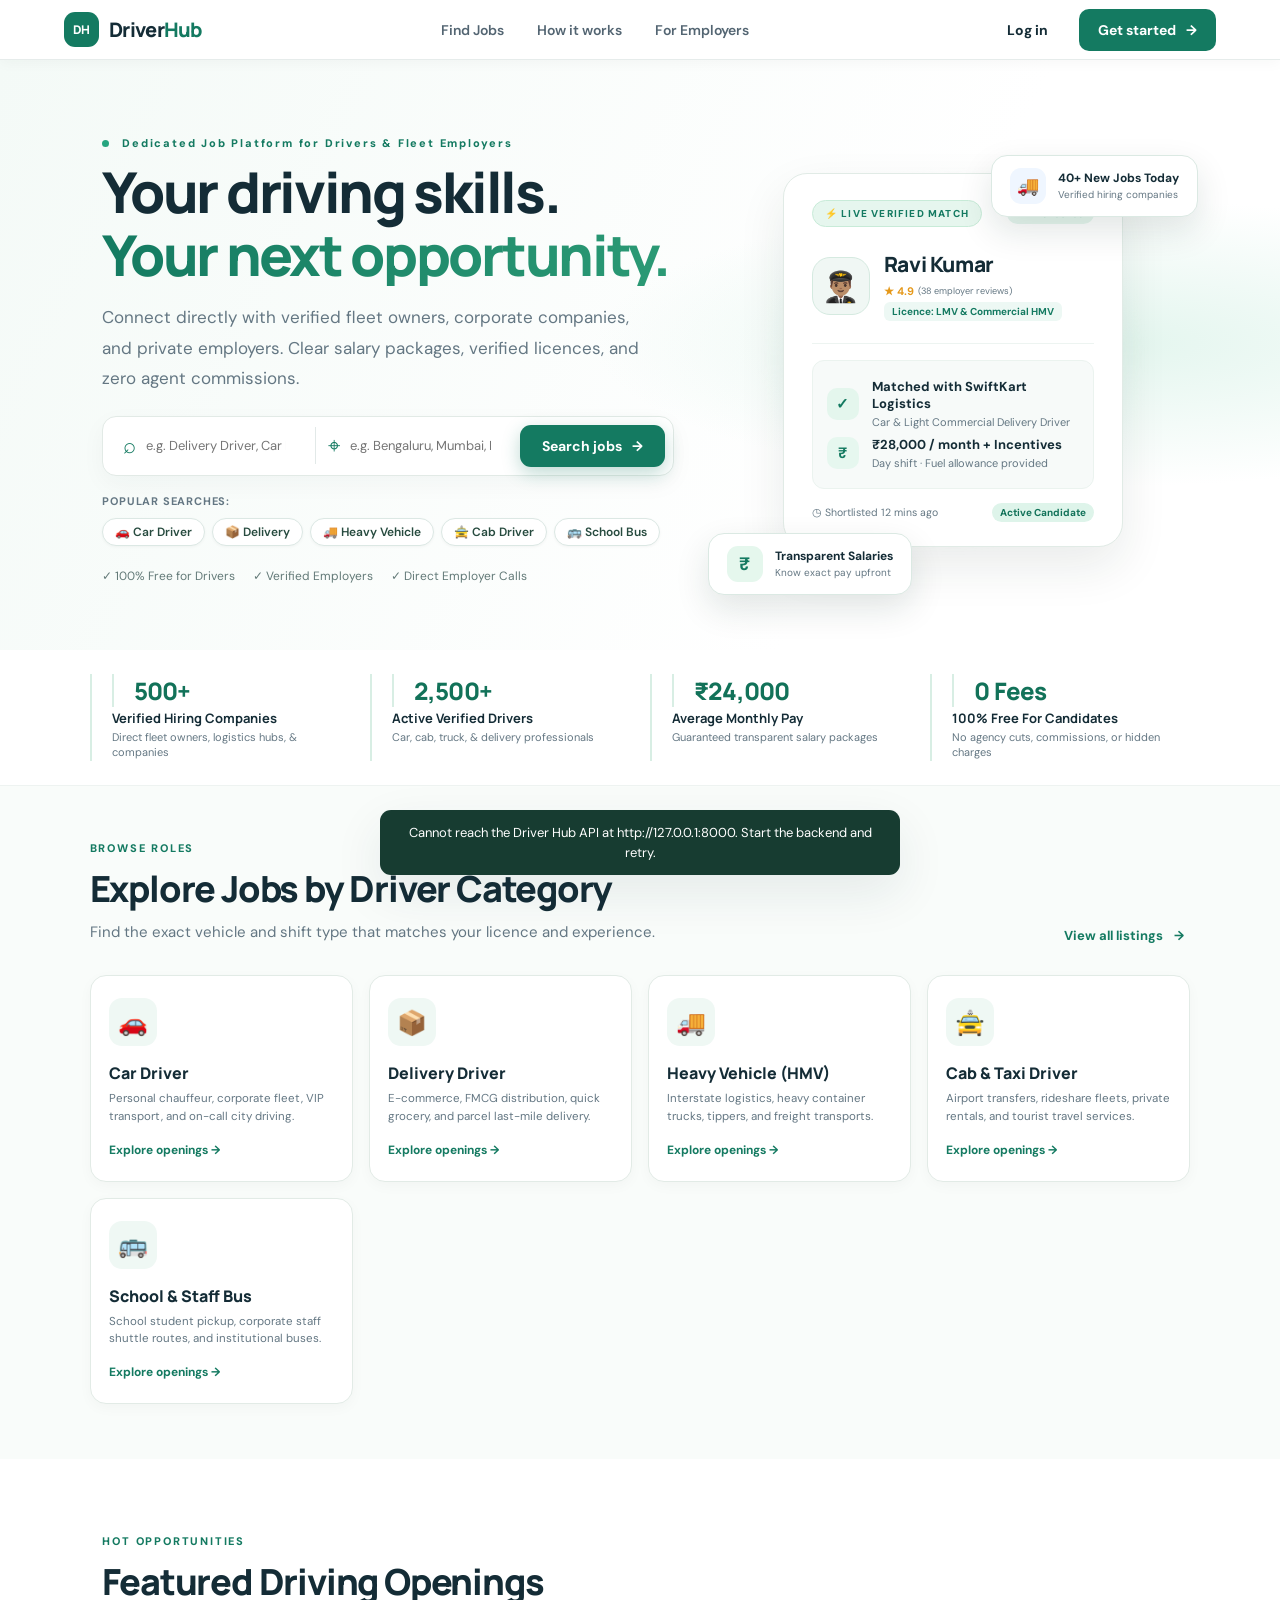
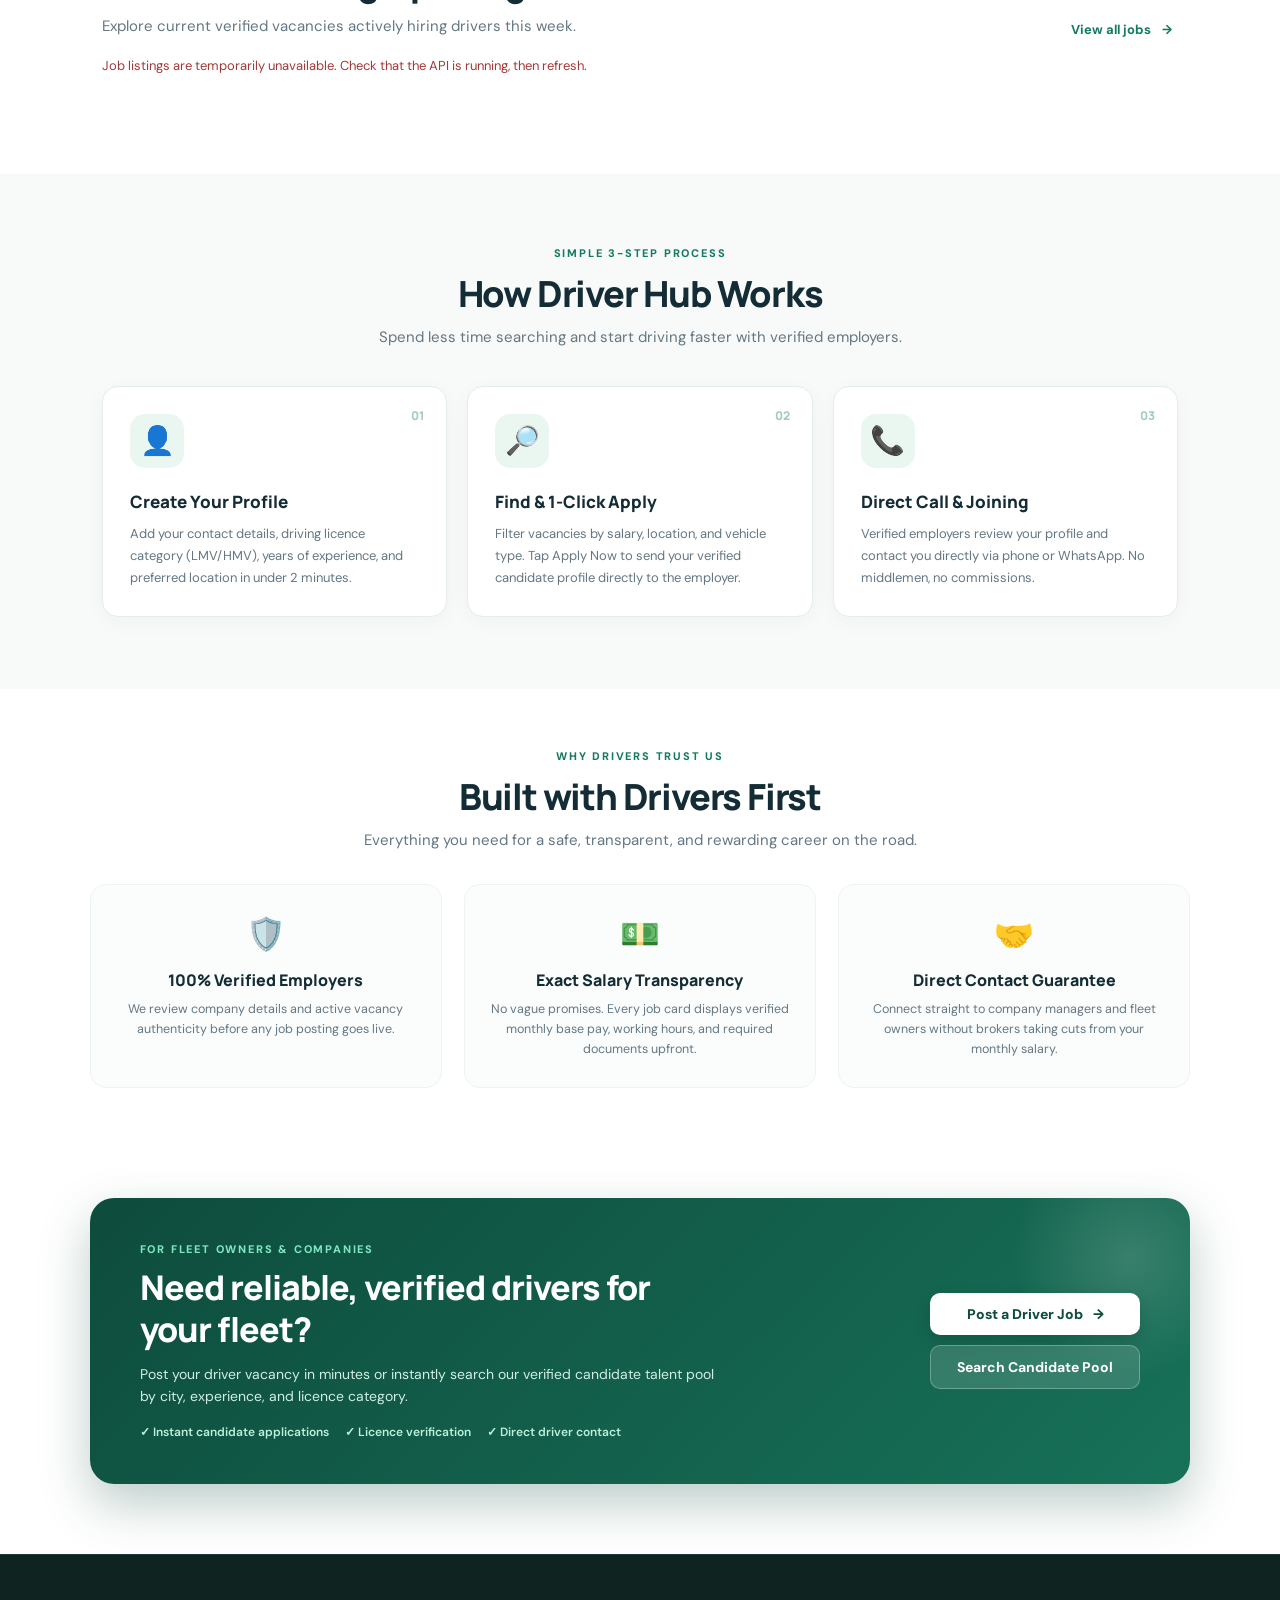
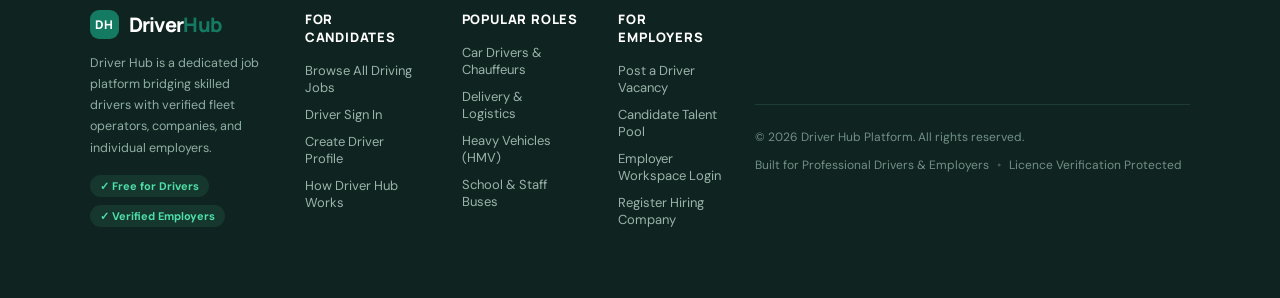
==== Driver_Hub_Frontend/index.html @ bc3cfbb4 "Initial commit: Driver Hub Hiring Portal complete MVP" ====
<!DOCTYPE html>
<html lang="en">
<head>
  <meta charset="UTF-8">
  <meta name="viewport" content="width=device-width, initial-scale=1.0">
  <meta name="description" content="Driver Hub connects professional drivers with trusted employers.">
  <title>Driver Hub | Find your next driving job</title>
  <link rel="stylesheet" href="styles.css">
  <link rel="stylesheet" href="frontend-polish.css">
</head>
<body>
  <div id="headerMount"></div>
  <main id="mainContent"></main>
  <div id="footerMount"></div>
  <div id="toast" class="toast" role="status" aria-live="polite"></div>
  <p id="appLoadError" class="load-state is-error" role="alert" hidden></p>

  <!-- Job Details Modal -->
  <div id="jobModal" class="modal-backdrop hidden" role="dialog" aria-modal="true" aria-labelledby="modalJobTitle">
    <div class="modal-card">
      <div class="modal-header">
        <div>
          <span class="eyebrow" id="modalJobCategory">CAR DRIVER</span>
          <h2 id="modalJobTitle">Job Title</h2>
          <p id="modalJobCompany">Company · Location</p>
        </div>
        <button type="button" class="modal-close" id="modalCloseBtn" aria-label="Close details">✕</button>
      </div>
      <div class="modal-body">
        <div class="modal-meta-grid">
          <div class="meta-item"><span class="meta-label">Monthly Salary</span><strong id="modalJobSalary">₹0</strong></div>
          <div class="meta-item"><span class="meta-label">Experience Required</span><strong id="modalJobExp">0 yrs</strong></div>
          <div class="meta-item"><span class="meta-label">Working Hours</span><strong id="modalJobHours">Regular</strong></div>
          <div class="meta-item"><span class="meta-label">Location</span><strong id="modalJobLocation">City</strong></div>
        </div>
        <div class="modal-section">
          <h3>Required Documents & Licences</h3>
          <p id="modalJobDocs" class="modal-text">Details</p>
        </div>
        <div class="modal-section">
          <h3>Job Description & Responsibilities</h3>
          <p id="modalJobDesc" class="modal-text">Details</p>
        </div>
      </div>
      <div class="modal-footer">
        <button type="button" class="btn btn-plain" id="modalDismissBtn">Close</button>
        <button type="button" class="btn btn-primary" id="modalApplyBtn">Apply for this Job <span>→</span></button>
      </div>
    </div>
  </div>

  <script type="module" src="js/main.js?v=2"></script>

</body>
</html>
---- Driver_Hub_Frontend/styles.css ----
@import url('https://fonts.googleapis.com/css2?family=DM+Sans:wght@400;500;600;700&family=Manrope:wght@400;500;600;700;800&display=swap');
:root{--ink:#172b3a;--muted:#6b7b88;--line:#e4ebef;--soft:#f5f8fa;--green:#16866a;--green-dark:#10684f;--mint:#e6f5ef;--blue:#2f75bd;--white:#fff;--shadow:0 12px 35px rgba(28,53,68,.07)}
*{box-sizing:border-box}html{scroll-behavior:smooth}body{margin:0;color:var(--ink);font-family:'DM Sans',sans-serif;background:#fff;font-size:15px}button,input,select,textarea{font:inherit}button,a{-webkit-tap-highlight-color:transparent}button{cursor:pointer}a{color:inherit;text-decoration:none}.site-header{height:78px;display:flex;align-items:center;justify-content:space-between;padding:0 6.5%;border-bottom:1px solid #eef2f4;background:#fff;position:sticky;top:0;z-index:20}.brand{display:inline-flex;align-items:center;gap:10px;font-family:Manrope,sans-serif;font-size:20px;font-weight:800;letter-spacing:-.7px;white-space:nowrap}.brand-mark{width:35px;height:35px;border-radius:11px;background:var(--green);color:white;display:grid;place-items:center;font-size:12px;letter-spacing:-.4px}.brand-accent{color:var(--green)}.main-nav{display:flex;gap:33px;align-items:center;color:#536572;font-size:14px;font-weight:600}.main-nav a:hover,.text-link:hover{color:var(--green)}.header-actions{display:flex;gap:12px;align-items:center}.btn{border:0;border-radius:10px;padding:12px 19px;font-weight:700;display:inline-flex;align-items:center;justify-content:center;gap:10px;transition:transform .15s,background .15s;font-size:14px}.btn:hover{transform:translateY(-1px)}.btn-primary{background:var(--green);color:#fff}.btn-primary:hover{background:var(--green-dark)}.btn-plain{background:transparent;color:var(--ink)}.btn-white{background:#fff;color:var(--green-dark)}.menu-toggle{display:none;background:none;border:0;font-size:24px;color:var(--ink)}.view{display:none}.view.active{display:block}.hero{padding:76px 8% 66px;display:grid;grid-template-columns:1.1fr .9fr;gap:6%;align-items:center;background:linear-gradient(115deg,#f5faf8 0%,#fff 67%);overflow:hidden;min-height:520px}.eyebrow{display:block;font-size:11px;letter-spacing:1.8px;font-weight:800;color:var(--green);margin-bottom:16px}.live-dot{display:inline-block;width:7px;height:7px;background:#25a57f;border-radius:50%;margin-right:8px}.hero h1,.page-intro h1,.auth-card h1,.dashboard-top h1{font:800 clamp(38px,4.4vw,58px)/1.12 Manrope,sans-serif;letter-spacing:-2.3px;margin:0 0 20px}.hero h1 span{color:var(--green)}.hero-text{max-width:540px;color:var(--muted);font-size:17px;line-height:1.8;margin:0 0 28px}.search-bar{display:flex;align-items:center;background:#fff;padding:8px;border:1px solid #e2eae6;border-radius:14px;box-shadow:0 8px 24px #153b2b0a;max-width:670px;gap:4px}.search-field{display:flex;align-items:center;gap:10px;padding:0 12px;flex:1;min-width:0;color:#7e909a}.search-field span{font-size:22px}.search-field input{border:0;outline:0;min-width:0;width:100%;padding:10px 0;color:var(--ink);background:transparent;font-size:13px}.location-field{border-left:1px solid var(--line)}.hero-meta{display:flex;gap:18px;flex-wrap:wrap;margin-top:22px;font-size:12px;color:#637a78}.hero-meta span: first-letter{color:var(--green)}.hero-art{height:380px;position:relative;display:grid;place-items:center}.art-glow{position:absolute;width:330px;height:330px;border-radius:50%;background:#dff4eb;filter:blur(1px)}.road-card{z-index:1;background:#fff;width:min(330px,80%);border-radius:24px;padding:23px 25px;box-shadow:0 25px 65px #143d2b1b;position:relative;overflow:hidden}.road-top{display:flex;justify-content:space-between;align-items:center}.mini-pill{background:#e8f7f0;color:var(--green);font-size:9px;letter-spacing:1.2px;font-weight:800;padding:7px 10px;border-radius:20px}.three-dots{color:#a7b6bc;letter-spacing:3px}.driver-avatar{width:62px;height:62px;border-radius:19px;background:#f1f6f4;display:grid;place-items:center;font-size:34px;margin:20px 0 12px}.road-card h3{font:800 20px Manrope;margin:0 0 7px}.road-card>p{font-size:12px;color:var(--muted);margin:0 0 20px}.match-row{display:flex;align-items:center;gap:12px;margin:15px 0;position:relative;z-index:1}.match-row b,.match-row small,.floating-card b,.floating-card small{display:block}.match-row b{font-size:12px}.match-row small{font-size:10px;color:var(--muted);margin-top:4px}.match-icon{width:30px;height:30px;border-radius:10px;background:#e4f6ed;color:var(--green);display:grid;place-items:center;font-weight:800}.match-icon.blue{background:#e9f2fc;color:var(--blue)}.road-line{position:absolute;right:-26px;bottom:-66px;width:120px;height:150px;border:18px solid #edf4f0;border-radius:55%;transform:rotate(35deg)}.floating-card{position:absolute;z-index:2;display:flex;gap:10px;align-items:center;background:#fff;padding:13px 16px;border-radius:13px;box-shadow:var(--shadow)}.float-one{top:40px;right:0}.float-two{bottom:38px;left:-10px}.float-icon{width:33px;height:33px;background:#eaf3ff;border-radius:10px;display:grid;place-items:center;font-size:17px}.float-icon.green{background:#e5f7ed;color:var(--green);font-weight:800}.floating-card b{font-size:11px}.floating-card small{font-size:10px;color:var(--muted);margin-top:4px}.trust-strip{display:grid;grid-template-columns:repeat(3,1fr);padding:27px 9%;gap:25px;border-bottom:1px solid var(--line)}.trust-strip div{padding-left:20px;border-left:2px solid #d8eee4}.trust-strip strong,.trust-strip span{display:block}.trust-strip strong{font:700 14px Manrope;margin-bottom:6px}.trust-strip span{font-size:12px;color:var(--muted)}.section{padding:75px 8%}.section-heading{display:flex;align-items:end;justify-content:space-between;gap:20px;margin-bottom:30px}.section-heading h2,.employer-cta h2{font:800 clamp(26px,3vw,36px)/1.2 Manrope;letter-spacing:-1.2px;margin:0 0 10px}.section-heading p,.employer-cta p{color:var(--muted);margin:0;line-height:1.7}.section-heading .eyebrow{margin-bottom:12px}.text-link,.small-link{background:none;border:0;color:var(--green);font-weight:700;font-size:13px;white-space:nowrap}.text-link span{margin-left:8px}.job-grid{display:grid;grid-template-columns:repeat(3,1fr);gap:18px}.job-card{border:1px solid var(--line);border-radius:16px;padding:22px;background:#fff;transition:box-shadow .2s,transform .2s}.job-card:hover{box-shadow:var(--shadow);transform:translateY(-3px)}.job-card-top{display:flex;justify-content:space-between;align-items:start;gap:10px}.company-logo{width:43px;height:43px;display:grid;place-items:center;background:#edf6f2;border-radius:13px;color:var(--green);font:800 13px Manrope;flex-shrink:0}.job-type{font-size:10px;font-weight:700;background:#f1f5f7;color:#657783;padding:6px 9px;border-radius:20px}.job-card h3{font:800 17px Manrope;margin:18px 0 6px;letter-spacing:-.3px}.company-name{font-size:12px;color:var(--muted)}.job-details{display:flex;flex-wrap:wrap;gap:9px 14px;color:#637580;font-size:11px;margin:18px 0}.job-salary{font:800 17px Manrope;margin-bottom:4px}.job-salary small{font:500 11px 'DM Sans';color:var(--muted)}.job-card-bottom{display:flex;justify-content:space-between;align-items:center;border-top:1px solid #edf1f3;padding-top:15px;margin-top:15px}.posted-time{font-size:11px;color:#85949c}.apply-btn{border:0;background:#e8f5ef;color:var(--green);border-radius:8px;padding:9px 13px;font-weight:800;font-size:12px}.apply-btn:hover{background:var(--green);color:white}.how-section{padding:72px 8%;background:#f7faf9}.centered{text-align:center;display:block}.centered p{margin:0 auto}.steps-grid{display:grid;grid-template-columns:repeat(3,1fr);gap:20px;margin-top:35px}.step-card{background:white;border:1px solid #edf1ef;border-radius:16px;padding:27px;position:relative}.step-number{position:absolute;right:22px;top:20px;font:800 12px Manrope;color:#a2cdbb}.step-icon{font-size:28px;width:54px;height:54px;border-radius:15px;background:#eaf6f0;display:grid;place-items:center;margin-bottom:22px}.step-card h3{font:800 17px Manrope;margin:0 0 10px}.step-card p{font-size:13px;line-height:1.7;color:var(--muted);margin:0}.employer-cta{margin:65px 8%;padding:40px 45px;background:var(--green-dark);color:white;border-radius:22px;display:flex;align-items:center;justify-content:space-between;gap:25px}.employer-cta .eyebrow{color:#a8e5cc}.employer-cta p{color:#d0e8dd;margin-top:10px}.employer-cta h2{margin:0}.site-footer{padding:28px 8%;display:flex;align-items:center;justify-content:space-between;gap:20px;border-top:1px solid var(--line);color:#83919a;font-size:11px}.site-footer .brand{font-size:17px;color:var(--ink)}.site-footer .brand-mark{width:29px;height:29px;border-radius:9px}.page-view{padding:48px 8% 80px;background:#fbfcfc;min-height:75vh}.page-intro{margin-bottom:32px}.page-intro h1,.dashboard-top h1{font-size:36px;letter-spacing:-1.5px;margin-bottom:10px}.page-intro p,.dashboard-top p{color:var(--muted);margin:0}.jobs-layout{display:grid;grid-template-columns:255px 1fr;gap:25px;align-items:start}.filter-panel,.panel{background:#fff;border:1px solid var(--line);border-radius:16px;padding:22px}.filter-title,.panel-heading{display:flex;align-items:center;justify-content:space-between;gap:15px;margin-bottom:20px}.filter-title h3,.panel-heading h2{font:800 16px Manrope;margin:0}.form-label{display:flex;flex-direction:column;gap:8px;font-size:12px;font-weight:700;color:#435663;margin-bottom:16px}.input{width:100%;border:1px solid #dce5e8;border-radius:9px;padding:12px 13px;outline:none;background:#fff;color:var(--ink);font-size:13px;font-weight:400}.input:focus{border-color:#5ba88d;box-shadow:0 0 0 3px #16866a12}.input::placeholder{color:#a0adb4}.full-width{width:100%}.results-heading{display:flex;align-items:center;justify-content:space-between;font-size:13px;font-weight:700;margin:0 0 15px}.sort-select{border:1px solid var(--line);background:#fff;padding:9px 11px;border-radius:8px;font-size:12px;color:var(--muted)}.job-list{display:grid;gap:14px}.job-list .job-card{display:grid;grid-template-columns:1fr auto;align-items:center;gap:10px 20px}.job-list .job-card h3{margin-top:12px}.job-list .job-card .job-card-bottom{grid-column:1/-1}.empty-state{text-align:center;padding:55px 20px;color:var(--muted)}.empty-state div{font-size:35px}.empty-state h3{color:var(--ink)}.hidden{display:none!important}.auth-view{min-height:75vh;background:#f7faf9;padding:50px 20px;display:flex!important;align-items:center;justify-content:center}.auth-view:not(.active){display:none!important}.auth-card{width:min(100%,430px);background:white;border:1px solid var(--line);border-radius:20px;padding:35px;box-shadow:var(--shadow)}.auth-card.wide{width:min(100%,570px)}.auth-brand{margin-bottom:28px}.auth-card h1{font-size:29px;letter-spacing:-1px;margin:0 0 8px}.auth-card>p{font-size:13px;color:var(--muted);margin:0 0 25px}.stack-form{display:grid;gap:2px}.stack-form .form-label{margin-bottom:13px}.auth-switch{text-align:center;font-size:12px;color:var(--muted);margin:23px 0 0!important}.inline-link{border:0;background:none;color:var(--green);font-weight:800;padding:0}.demo-note{background:#f2f8f5;border-radius:9px;padding:11px 12px;color:#627a70;font-size:11px;line-height:1.5;margin-top:18px}.role-choices{display:grid;grid-template-columns:1fr 1fr;gap:12px;margin:0 0 23px}.role-choice{border:1px solid var(--line);background:white;border-radius:12px;padding:15px;text-align:left;display:flex;flex-direction:column;gap:7px}.role-choice.selected{border-color:var(--green);background:#f3faf6;box-shadow:0 0 0 2px #16866a12}.role-choice>span{font-size:23px}.role-choice b{font-size:13px}.role-choice small{font-size:10px;color:var(--muted);line-height:1.4}.two-col{grid-template-columns:1fr 1fr;column-gap:14px}.span-two{grid-column:1/-1}.dashboard-view{padding:45px 8% 80px;background:#f8fafb;min-height:75vh}.dashboard-top{display:flex;align-items:center;justify-content:space-between;gap:20px;margin-bottom:28px}.dashboard-top .eyebrow{margin-bottom:10px}.stats-grid{display:grid;grid-template-columns:repeat(3,1fr);gap:16px;margin-bottom:23px}.stat-card{background:#fff;border:1px solid var(--line);border-radius:14px;padding:20px;display:grid;grid-template-columns:38px 1fr;column-gap:12px;align-items:center}.stat-icon{grid-row:span 2;width:38px;height:38px;background:#edf7f2;border-radius:11px;display:grid;place-items:center}.stat-card>span:nth-child(2){font-size:11px;color:var(--muted)}.stat-card strong{font:800 23px Manrope;margin-top:4px}.stat-card .stat-word{font-size:14px}.dashboard-columns{display:grid;grid-template-columns:1.05fr .95fr;gap:20px;align-items:start}.employer-columns{grid-template-columns:1fr 1fr}.panel{box-shadow:0 4px 15px #1e37400a;margin-bottom:20px}.panel-heading{align-items:start}.panel-heading h2{margin:0 0 6px}.panel-heading p{font-size:11px;color:var(--muted);margin:0;line-height:1.5}.status-chip{background:#e7f6ef;color:var(--green);padding:7px 10px;border-radius:20px;font-size:10px;font-weight:800;white-space:nowrap}.textarea{min-height:90px;resize:vertical}.field-help{font-size:10px;color:#83949b;font-weight:400}.file-input{padding:8px}.application-list{display:grid;gap:10px}.application-item{padding:13px;border:1px solid #edf1f3;border-radius:11px;display:flex;justify-content:space-between;gap:12px;align-items:center}.application-item h4{font-size:12px;margin:0 0 5px}.application-item p{font-size:10px;color:var(--muted);margin:0;line-height:1.5}.application-actions{display:flex;align-items:center;gap:6px;flex-wrap:wrap;justify-content:flex-end}.status-label{font-size:10px;padding:6px 8px;border-radius:20px;background:#f2f5f6;color:#60727d;font-weight:700;white-space:nowrap}.status-label.shortlisted{background:#e7f6ef;color:var(--green)}.status-label.review{background:#fff3df;color:#946a1c}.mini-action{border:1px solid var(--line);background:#fff;border-radius:7px;padding:7px 9px;font-size:10px;font-weight:700;color:var(--green)}.empty-inline{font-size:12px;color:var(--muted);padding:15px 0}.divider-line{border-top:1px solid var(--line);margin:22px 0}.admin-job-list{display:grid;gap:10px}.admin-row{display:flex;align-items:center;justify-content:space-between;gap:15px;border:1px solid #edf1f3;border-radius:10px;padding:13px}.admin-row b{font-size:12px}.admin-row small{display:block;font-size:10px;color:var(--muted);margin-top:5px}.danger-btn{border:1px solid #f0d8d8;color:#b14b4b;background:#fff7f7;border-radius:7px;padding:8px 10px;font-size:10px;font-weight:700}.admin-users-panel{margin-top:20px}.toast{position:fixed;bottom:25px;left:50%;transform:translate(-50%,20px);opacity:0;pointer-events:none;background:#173c31;color:white;padding:13px 20px;border-radius:11px;box-shadow:var(--shadow);font-size:13px;z-index:50;transition:.25s;max-width:90%;text-align:center}.toast.show{opacity:1;transform:translate(-50%,0)}
@media(max-width:1000px){.site-header{padding:0 4%}.hero{padding:55px 5%;gap:3%}.hero-art{transform:scale(.9)}.section,.how-section{padding-left:5%;padding-right:5%}.job-grid{gap:12px}.job-card{padding:17px}.jobs-layout{grid-template-columns:220px 1fr}.dashboard-view,.page-view{padding-left:5%;padding-right:5%}}
@media(max-width:760px){.site-header{height:68px}.menu-toggle{display:block;margin-left:auto;margin-right:14px}.main-nav{display:none;position:absolute;top:67px;left:0;right:0;background:white;border-bottom:1px solid var(--line);padding:20px 6%;flex-direction:column;align-items:flex-start;gap:20px}.main-nav.open{display:flex}.header-actions{gap:5px}.header-actions .btn{padding:10px 11px;font-size:12px}.header-actions .btn-plain{display:none}.brand{font-size:18px}.brand-mark{width:32px;height:32px}.hero{grid-template-columns:1fr;padding:50px 6% 35px}.hero h1{font-size:43px}.hero-art{height:330px;transform:none;margin-top:5px}.art-glow{width:280px;height:280px}.road-card{width:290px;padding:19px 22px}.float-one{right:0;top:20px}.float-two{left:0;bottom:20px}.trust-strip{padding:24px 6%;grid-template-columns:1fr;gap:17px}.trust-strip div{padding-left:14px}.section,.how-section{padding:50px 6%}.section-heading{align-items:start;flex-direction:column}.job-grid,.steps-grid{grid-template-columns:1fr}.job-grid .job-card:nth-child(n+3){display:none}.employer-cta{margin:40px 6%;padding:28px;align-items:flex-start;flex-direction:column}.site-footer{padding:25px 6%;flex-wrap:wrap}.site-footer>span:nth-child(2){display:none}.page-view,.dashboard-view{padding:35px 5% 55px}.page-intro h1,.dashboard-top h1{font-size:31px}.jobs-layout{grid-template-columns:1fr}.filter-panel{padding:17px}.filter-panel .form-label{margin-bottom:12px}.filter-panel .form-label:nth-of-type(1),.filter-panel .form-label:nth-of-type(2){display:inline-flex;width:calc(50% - 8px);vertical-align:top}.filter-panel .form-label:nth-of-type(1){margin-right:10px}.job-list .job-card{grid-template-columns:1fr}.job-list .job-card .job-card-bottom{grid-column:auto}.dashboard-top{align-items:flex-start;flex-direction:column}.stats-grid{gap:9px}.stat-card{padding:13px;grid-template-columns:1fr;gap:8px}.stat-icon{grid-row:auto;width:32px;height:32px}.stat-card>span:nth-child(2){font-size:10px}.stat-card strong{font-size:20px}.stat-card .stat-word{font-size:12px}.dashboard-columns,.employer-columns{grid-template-columns:1fr}.panel{padding:17px}.two-col{grid-template-columns:1fr}.span-two{grid-column:auto}.auth-card{padding:25px 21px}.auth-view{padding:30px 15px}.role-choices{gap:8px}.role-choice{padding:12px}.application-item{align-items:flex-start;flex-direction:column}.application-actions{justify-content:flex-start}.admin-row{align-items:flex-start}.hero-meta{gap:10px}.search-bar{flex-wrap:wrap}.search-field{flex-basis:100%;padding:0 10px}.location-field{border-left:0;border-top:1px solid var(--line)}.search-bar .btn{width:100%;margin-top:4px}}
@media(min-width:761px){.auth-view{display:none}.auth-view.active{display:flex!important}}
---- Driver_Hub_Frontend/frontend-polish.css ----
:root {
  --ink: #142c36;
  --muted: #647783;
  --green: #147a61;
  --green-dark: #0f624d;
  --line: #e2e9e8;
  --soft: #f4f8f7;
  --shadow: 0 18px 50px rgba(24, 54, 67, 0.09);
}

body {
  color: var(--ink);
  -webkit-font-smoothing: antialiased;
  text-rendering: optimizeLegibility;
}

.skip-link {
  position: fixed;
  z-index: 100;
  top: 10px;
  left: 10px;
  padding: 11px 15px;
  border-radius: 9px;
  background: var(--ink);
  color: #fff;
  transform: translateY(-160%);
}

.skip-link:focus {
  transform: translateY(0);
}

button,
a,
input,
select,
textarea {
  transition: border-color 160ms ease, box-shadow 160ms ease, background-color 160ms ease, color 160ms ease, transform 160ms ease;
}

:focus-visible {
  outline: 3px solid rgba(20, 122, 97, 0.4);
  outline-offset: 3px;
}

#headerMount {
  position: sticky;
  top: 0;
  z-index: 1000;
  width: 100%;
}

.site-header {
  height: 60px;
  padding: 0 5%;
  background: rgba(255, 255, 255, 0.96);
  backdrop-filter: blur(14px);
  -webkit-backdrop-filter: blur(14px);
  border-bottom: 1px solid rgba(226, 233, 232, 0.85);
  box-shadow: 0 2px 14px rgba(18, 44, 36, 0.04);
  position: sticky;
  top: 0;
  z-index: 1000;
  width: 100%;
  transition: box-shadow 200ms ease, border-color 200ms ease;
}

.site-header.is-scrolled {
  box-shadow: 0 6px 24px rgba(18, 44, 36, 0.09);
  border-bottom-color: rgba(20, 122, 97, 0.16);
}

.hero {
  padding: 32px 6% 40px;
  min-height: auto;
  background:
    radial-gradient(ellipse at 87% 48%, rgba(217, 242, 232, 0.72), transparent 33%),
    linear-gradient(115deg, #f4faf7 0%, #fff 68%);
}

.hero .eyebrow {
  margin-bottom: 10px;
}

.hero h1 {
  margin: 0 0 16px;
}

.hero-text {
  margin: 0 0 22px;
}

.apply-btn.applied {
  background: #e6f7f0 !important;
  color: #127259 !important;
  border: 1px solid #c2ebd9 !important;
  cursor: default !important;
  opacity: 0.95 !important;
  font-weight: 700 !important;
  transform: none !important;
}

.hero h1 span {
  background: linear-gradient(100deg, #147a61, #2b9a75);
  background-clip: text;
  -webkit-text-fill-color: transparent;
}

.btn:disabled,
.mini-action:disabled,
.danger-btn:disabled,
.apply-btn:disabled {
  cursor: wait;
  opacity: 0.65;
  transform: none;
}

.btn[aria-busy="true"]::after {
  width: 13px;
  height: 13px;
  border: 2px solid currentColor;
  border-right-color: transparent;
  border-radius: 50%;
  content: "";
  animation: button-spin 650ms linear infinite;
}

.api-indicator {
  display: inline-flex;
  align-items: center;
  gap: 7px;
  padding: 8px 10px;
  border: 1px solid var(--line);
  border-radius: 999px;
  color: var(--muted);
  font-size: 11px;
  font-weight: 700;
  white-space: nowrap;
}

.api-indicator-dot {
  width: 7px;
  height: 7px;
  border-radius: 50%;
  background: #d49335;
  box-shadow: 0 0 0 3px rgba(212, 147, 53, 0.12);
}

.api-indicator.is-online .api-indicator-dot {
  background: #23966e;
  box-shadow: 0 0 0 3px rgba(35, 150, 110, 0.12);
}

.api-indicator.is-offline .api-indicator-dot {
  background: #c94e4e;
  box-shadow: 0 0 0 3px rgba(201, 78, 78, 0.12);
}

.load-state {
  min-height: 24px;
  margin: -12px 0 18px;
  color: var(--muted);
  font-size: 13px;
}

.load-state.is-error {
  color: #a33a38;
}

.job-card {
  border-color: #e5ecea;
  box-shadow: 0 3px 14px rgba(24, 54, 67, 0.025);
}

.job-card p {
  color: var(--muted);
  font-size: 12px;
  line-height: 1.65;
}

.job-grid .job-card p {
  display: -webkit-box;
  overflow: hidden;
  -webkit-box-orient: vertical;
  -webkit-line-clamp: 2;
}

.job-list .job-card p {
  margin: 10px 0;
}

.job-card:hover {
  border-color: #c8ded5;
  box-shadow: var(--shadow);
}

.filter-panel,
.panel,
.auth-card,
.stat-card,
.step-card {
  border-color: #e5ecea;
  box-shadow: 0 5px 22px rgba(24, 54, 67, 0.035);
}

.filter-panel {
  position: sticky;
  top: 98px;
}

.stat-card {
  border-radius: 15px;
}

.application-item,
.admin-row {
  gap: 18px;
}

.status-label,
.status-chip {
  white-space: nowrap;
}

.empty-state {
  margin-top: 16px;
  border: 1px dashed #d6e2df;
  border-radius: 16px;
  background: #fff;
}

.empty-inline {
  border-radius: 12px;
  background: var(--soft);
  line-height: 1.7;
}

.input {
  min-height: 45px;
}

.input:focus {
  border-color: #5ba88d;
  box-shadow: 0 0 0 4px rgba(20, 122, 97, 0.1);
}

.textarea {
  min-height: 112px;
}

.auth-card h1 {
  font-size: clamp(30px, 4vw, 42px);
}

.toast {
  max-width: min(520px, calc(100vw - 32px));
  line-height: 1.5;
}

@keyframes button-spin {
  to {
    transform: rotate(360deg);
  }
}

@media (max-width: 760px) {
  .site-header {
    padding: 0 4%;
  }

  .api-indicator {
    width: 30px;
    height: 30px;
    justify-content: center;
    padding: 0;
    overflow: hidden;
    border: 0;
    font-size: 0;
  }

  .api-indicator-dot {
    flex: 0 0 auto;
  }

  .header-actions {
    gap: 4px;
  }

  .header-actions .btn {
    padding: 9px 10px;
    font-size: 11px;
  }

  .header-actions .btn-plain#workspaceButton:not(.hidden),
  .header-actions .btn-plain#logoutButton:not(.hidden),
  .header-actions .btn-plain[data-view="login"]:not(.hidden) {
    display: inline-flex;
  }

  .main-nav {
    box-shadow: 0 16px 28px rgba(24, 54, 67, 0.08);
  }

  .job-grid .job-card:nth-child(n) {
    display: block;
  }

  .filter-panel {
    position: static;
  }

  .job-list .job-card {
    grid-template-columns: 1fr;
  }

  .job-list .job-card .job-card-bottom {
    grid-column: auto;
  }

  .dashboard-top {
    align-items: flex-start;
  }

  .dashboard-top .btn {
    flex-shrink: 0;
  }

  .application-item,
  .admin-row {
    gap: 12px;
  }
}

@media (max-width: 420px) {
  .brand {
    gap: 7px;
    font-size: 16px;
  }

  .brand-mark {
    width: 29px;
    height: 29px;
  }

  .menu-toggle {
    margin-right: 5px;
  }

  .header-actions .btn {
    padding: 8px;
    font-size: 10px;
  }

  .hero h1 {
    font-size: clamp(34px, 10vw, 41px);
  }

  .dashboard-top {
    flex-direction: column;
  }
}

@media (prefers-reduced-motion: reduce) {

  *,
  *::before,
  *::after {
    scroll-behavior: auto !important;
    animation-duration: 0.01ms !important;
    animation-iteration-count: 1 !important;
    transition-duration: 0.01ms !important;
  }
}

/* ========================================================
   HERO ART - PRODUCTION GRADE "JOB MATCH" SHOWCASE
   ======================================================== */
.hero {
  padding: 76px 8% 66px;
  display: grid;
  grid-template-columns: 1.12fr 0.88fr;
  gap: 5%;
  align-items: center;
  overflow: visible;
  min-height: 520px;
}

.hero-art {
  position: relative;
  width: 100%;
  max-width: 440px;
  min-height: 440px;
  display: flex;
  align-items: center;
  justify-content: center;
  margin: 0 auto;
}

.art-glow {
  position: absolute;
  width: 360px;
  height: 360px;
  border-radius: 50%;
  background: radial-gradient(circle, rgba(205, 240, 227, 0.7) 0%, rgba(223, 244, 235, 0.2) 65%, transparent 75%);
  filter: blur(8px);
  pointer-events: none;
  z-index: 0;
}

.road-card {
  position: relative;
  z-index: 2;
  background: #ffffff;
  width: 100%;
  max-width: 340px;
  border-radius: 24px;
  padding: 26px 28px 24px;
  border: 1px solid #e1ebe6;
  box-shadow: 0 20px 48px rgba(18, 48, 38, 0.09);
  overflow: hidden;
}

.road-top {
  display: flex;
  justify-content: space-between;
  align-items: center;
  margin-bottom: 6px;
}

.mini-pill {
  background: #e6f6ee;
  color: var(--green);
  font-size: 10px;
  letter-spacing: 1.2px;
  font-weight: 800;
  padding: 6px 12px;
  border-radius: 999px;
  border: 1px solid #c8ebd8;
}

.three-dots {
  color: #b0c2cb;
  letter-spacing: 3px;
  font-size: 14px;
}

.driver-avatar {
  width: 58px;
  height: 58px;
  border-radius: 18px;
  background: #f0f7f4;
  border: 1px solid #d5eae0;
  display: grid;
  place-items: center;
  font-size: 30px;
  margin: 16px 0 14px;
}

.road-card h3 {
  font: 800 21px Manrope, sans-serif;
  color: var(--ink);
  margin: 0 0 6px;
  letter-spacing: -0.4px;
}

.road-card>p {
  font-size: 13px;
  color: var(--muted);
  line-height: 1.5;
  margin: 0 0 20px;
}

.match-row {
  display: flex;
  align-items: center;
  gap: 13px;
  margin: 14px 0;
  position: relative;
  z-index: 1;
}

.match-row b {
  font-size: 13px;
  color: var(--ink);
  line-height: 1.3;
}

.match-row small {
  font-size: 11px;
  color: var(--muted);
  margin-top: 2px;
  display: block;
}

.match-icon {
  width: 32px;
  height: 32px;
  border-radius: 10px;
  background: #e4f6ed;
  color: var(--green);
  display: grid;
  place-items: center;
  font-weight: 800;
  flex-shrink: 0;
}

.match-icon.blue {
  background: #eaf2fb;
  color: #2b70b8;
}

.road-line {
  position: absolute;
  right: -24px;
  bottom: -60px;
  width: 130px;
  height: 160px;
  border: 20px solid #edf6f2;
  border-radius: 55%;
  transform: rotate(35deg);
  pointer-events: none;
  z-index: 0;
}

/* Floating Badges - Cleanly Offset to Prevent Obscuring Content */
.floating-card {
  position: absolute;
  z-index: 5;
  display: flex;
  gap: 12px;
  align-items: center;
  background: #ffffff;
  padding: 12px 18px;
  border-radius: 16px;
  border: 1px solid #dbe9e3;
  box-shadow: 0 14px 34px rgba(18, 48, 38, 0.12);
  white-space: nowrap;
  animation: badgeFloat 4s ease-in-out infinite alternate;
}

.float-icon {
  width: 36px;
  height: 36px;
  border-radius: 11px;
  background: #eff6ff;
  display: grid;
  place-items: center;
  font-size: 18px;
  flex-shrink: 0;
}

.float-icon.green {
  background: #e5f7ed;
  color: var(--green);
  font-weight: 800;
  font-size: 18px;
}

.floating-card b {
  font-size: 12px;
  font-weight: 700;
  color: var(--ink);
  line-height: 1.3;
}

.floating-card small {
  font-size: 10px;
  color: var(--muted);
  display: block;
  margin-top: 2px;
}

/* Float one: Top-right corner */
.float-one {
  top: 15px;
  right: -25px;
}

/* Float two: Bottom-left corner, positioned below without overlapping Easy Applications */
.float-two {
  bottom: -15px;
  left: -25px;
  animation-delay: -2s;
}

@keyframes badgeFloat {
  0% {
    transform: translateY(0);
  }

  100% {
    transform: translateY(-7px);
  }
}

@media (max-width: 1000px) {
  .hero-art {
    margin-top: 20px;
  }

  .float-one {
    top: 5px;
    right: -10px;
  }

  .float-two {
    bottom: -15px;
    left: -10px;
  }
}

@media (max-width: 760px) {
  .hero-art {
    min-height: 400px;
    padding: 20px 0;
  }

  .road-card {
    width: 290px;
    padding: 20px 22px;
  }

  .float-one {
    top: 0px;
    right: 0px;
  }

  .float-two {
    bottom: -20px;
    left: 0px;
  }
}



/* 1-Click Demo Login Box in Login Screen */
.demo-login-box {
  background: #f0f7f4;
  border: 1px solid #c9e4d9;
  border-radius: 12px;
  padding: 14px;
  margin-bottom: 18px;
}

.demo-box-title {
  display: block;
  font-size: 11px;
  font-weight: 800;
  color: #147a61;
  margin-bottom: 8px;
  letter-spacing: 0.5px;
}

.demo-role-btns {
  display: grid;
  grid-template-columns: repeat(3, 1fr);
  gap: 8px;
}

.demo-pill-btn {
  background: #fff;
  border: 1px solid #d1e5dd;
  border-radius: 8px;
  padding: 8px 6px;
  text-align: center;
  cursor: pointer;
  transition: all 0.15s;
}

.demo-pill-btn:hover {
  border-color: #147a61;
  background: #e6f6ee;
  transform: translateY(-1px);
}

.demo-pill-btn b {
  display: block;
  font-size: 12px;
  color: var(--ink);
}

.demo-pill-btn small {
  display: block;
  font-size: 9px;
  color: var(--muted);
  overflow: hidden;
  text-overflow: ellipsis;
  white-space: nowrap;
}

/* Job Details Modal */
.modal-backdrop {
  position: fixed;
  inset: 0;
  background: rgba(16, 38, 49, 0.65);
  backdrop-filter: blur(6px);
  z-index: 1000;
  display: flex;
  align-items: center;
  justify-content: center;
  padding: 20px;
  animation: fadeIn 0.2s ease-out;
}

.modal-backdrop.hidden {
  display: none !important;
}

.modal-card {
  background: #fff;
  border-radius: 20px;
  max-width: 620px;
  width: 100%;
  max-height: 90vh;
  overflow-y: auto;
  box-shadow: 0 25px 70px rgba(0, 0, 0, 0.25);
  border: 1px solid #dce8e4;
  animation: slideUp 0.25s cubic-bezier(0.16, 1, 0.3, 1);
}

.modal-header {
  padding: 24px 28px 18px;
  display: flex;
  justify-content: space-between;
  align-items: flex-start;
  border-bottom: 1px solid #eef2f1;
}

.modal-header h2 {
  font: 800 24px Manrope, sans-serif;
  margin: 4px 0 6px;
  letter-spacing: -0.5px;
}

.modal-header p {
  color: var(--muted);
  font-size: 13px;
  margin: 0;
}

.modal-close {
  background: #f2f6f5;
  border: none;
  font-size: 16px;
  width: 32px;
  height: 32px;
  border-radius: 50%;
  display: grid;
  place-items: center;
  color: var(--muted);
  cursor: pointer;
  transition: all 0.15s;
}

.modal-close:hover {
  background: #e2ede8;
  color: var(--ink);
}

.modal-body {
  padding: 24px 28px;
}

.modal-meta-grid {
  display: grid;
  grid-template-columns: repeat(2, 1fr);
  gap: 12px;
  background: #f7faf9;
  border: 1px solid #e5eee9;
  border-radius: 12px;
  padding: 16px;
  margin-bottom: 22px;
}

.meta-item .meta-label {
  display: block;
  font-size: 10px;
  text-transform: uppercase;
  letter-spacing: 0.8px;
  font-weight: 700;
  color: var(--muted);
  margin-bottom: 3px;
}

.meta-item strong {
  font-size: 14px;
  color: var(--ink);
}

.modal-section {
  margin-bottom: 18px;
}

.modal-section h3 {
  font: 800 14px Manrope;
  color: var(--ink);
  margin: 0 0 8px;
}

.modal-text {
  font-size: 13px;
  line-height: 1.7;
  color: #495e69;
  margin: 0;
}

.modal-footer {
  padding: 18px 28px;
  border-top: 1px solid #eef2f1;
  display: flex;
  justify-content: flex-end;
  gap: 12px;
  background: #fafcfb;
}

/* Driver Notifications Box */
.notifications-card {
  background: #fff;
  border: 1px solid #dae8e2;
  border-radius: 14px;
  padding: 20px;
  margin-bottom: 24px;
  box-shadow: 0 4px 18px rgba(20, 122, 97, 0.04);
}

.notifications-header {
  display: flex;
  align-items: center;
  justify-content: space-between;
  margin-bottom: 14px;
}

.notifications-title {
  display: flex;
  align-items: center;
  gap: 8px;
}

.notifications-title h3 {
  font: 800 15px Manrope;
  margin: 0;
}

.notification-pill {
  background: #e7f7f0;
  color: var(--green);
  font-size: 11px;
  font-weight: 800;
  padding: 4px 10px;
  border-radius: 20px;
}

.notification-list {
  display: grid;
  gap: 10px;
}

.notification-item {
  display: flex;
  align-items: center;
  justify-content: space-between;
  gap: 16px;
  padding: 12px 16px;
  border-radius: 10px;
  border: 1px solid #edf4f1;
  background: #fbfdfc;
  transition: all 0.15s;
}

.notification-item.match {
  background: #f3faf6;
  border-color: #c9e8dc;
}

.notification-item.success {
  background: #eef9f3;
  border-color: #bde4d2;
}

.notif-top {
  display: flex;
  align-items: center;
  gap: 8px;
  margin-bottom: 4px;
}

.notif-badge {
  font-size: 9px;
  font-weight: 800;
  letter-spacing: 0.8px;
  background: #147a61;
  color: #fff;
  padding: 3px 6px;
  border-radius: 4px;
}

.notification-item h4 {
  font: 700 13px Manrope;
  margin: 0;
  color: var(--ink);
}

.notification-item p {
  font-size: 12px;
  color: var(--muted);
  margin: 0;
  line-height: 1.5;
}

.notif-action-btn {
  font-size: 11px;
  font-weight: 800;
  color: var(--green);
  white-space: nowrap;
  padding: 6px 12px;
}

/* Talent Pool & Candidate Grid */
.talent-search-bar {
  display: flex;
  gap: 10px;
  flex-wrap: wrap;
}

.talent-search-bar .input {
  max-width: 220px;
  min-height: 40px;
  padding: 8px 12px;
}

.talent-grid {
  display: grid;
  grid-template-columns: repeat(auto-fill, minmax(290px, 1fr));
  gap: 16px;
  margin-top: 18px;
}

.candidate-card {
  background: #fff;
  border: 1px solid #e3ece8;
  border-radius: 14px;
  padding: 18px;
  box-shadow: 0 4px 14px rgba(0, 0, 0, 0.02);
  display: flex;
  flex-direction: column;
  justify-content: space-between;
}

.candidate-card-top {
  display: flex;
  align-items: center;
  gap: 12px;
  margin-bottom: 12px;
}

.candidate-avatar {
  width: 44px;
  height: 44px;
  border-radius: 12px;
  background: #edf7f2;
  display: grid;
  place-items: center;
  font-size: 22px;
}

.candidate-card h4 {
  font: 800 15px Manrope;
  margin: 0 0 4px;
}

.candidate-info-rows {
  font-size: 11px;
  display: grid;
  gap: 4px;
  margin-bottom: 10px;
}

.candidate-info-rows small {
  color: var(--muted);
}

.candidate-skills-text {
  font-size: 11px;
  color: var(--muted);
  background: #f7faf9;
  padding: 8px 10px;
  border-radius: 8px;
  line-height: 1.5;
  margin-bottom: 12px;
}

.candidate-contact-bar {
  display: flex;
  gap: 8px;
}

.btn-sm {
  padding: 8px 12px;
  font-size: 11px;
}

/* Action Tags & Labels */
.contact-links {
  display: flex;
  gap: 10px;
  margin-top: 6px;
}

.contact-tag {
  font-size: 11px;
  color: var(--green);
  font-weight: 700;
  text-decoration: underline;
}

.mini-action.hire {
  color: #17734f;
  border-color: #bde4d2;
  background: #f0faf5;
}

.mini-action.danger,
.status-label.danger {
  color: #b13e3e;
  border-color: #f1cfcf;
  background: #fff5f5;
}

.status-label.hired {
  background: #e1f5eb;
  color: #0f6c48;
}

.admin-stats-grid {
  grid-template-columns: repeat(5, 1fr);
}

@media (max-width: 900px) {
  .admin-stats-grid {
    grid-template-columns: repeat(2, 1fr);
  }
}

/* Job card clickable title */
.job-title-btn {
  background: none;
  border: none;
  padding: 0;
  font: inherit;
  color: inherit;
  text-align: left;
  cursor: pointer;
}

.job-title-btn:hover {
  color: var(--green);
  text-decoration: underline;
}

.details-btn {
  border: 1px solid #d5e5df;
  background: #fff;
  color: var(--ink);
  border-radius: 8px;
  padding: 8px 11px;
  font-weight: 700;
  font-size: 11px;
  cursor: pointer;
}

.details-btn:hover {
  background: #f0f7f4;
  border-color: #147a61;
  color: #147a61;
}

.job-card-actions {
  display: flex;
  gap: 8px;
  align-items: center;
}

@keyframes fadeIn {
  from {
    opacity: 0;
  }

  to {
    opacity: 1;
  }
}

@keyframes slideUp {
  from {
    transform: translateY(20px) scale(0.97);
    opacity: 0;
  }

  to {
    transform: translateY(0) scale(1);
    opacity: 1;
  }
}

/* ========================================================
   MODERN INDEX PAGE UI REDESIGN
   ======================================================== */

.hero-gradient {
  background: linear-gradient(105deg, #106650 0%, #1db88e 100%);
  -webkit-background-clip: text;
  -webkit-text-fill-color: transparent;
  display: inline-block;
}

.live-pulse {
  display: inline-block;
  width: 8px;
  height: 8px;
  background: #1cb58b;
  border-radius: 50%;
  box-shadow: 0 0 0 0 rgba(28, 181, 139, 0.7);
  animation: pulseDot 2s infinite;
  margin-right: 6px;
}

@keyframes pulseDot {
  0% {
    box-shadow: 0 0 0 0 rgba(28, 181, 139, 0.7);
  }
  70% {
    box-shadow: 0 0 0 7px rgba(28, 181, 139, 0);
  }
  100% {
    box-shadow: 0 0 0 0 rgba(28, 181, 139, 0);
  }
}

.hero-search-btn {
  padding: 12px 22px;
  font-weight: 700;
  font-size: 14px;
  border-radius: 11px;
  box-shadow: 0 6px 18px rgba(20, 122, 97, 0.28);
  white-space: nowrap;
}

.hero-search-btn:hover {
  transform: translateY(-2px);
  box-shadow: 0 8px 22px rgba(20, 122, 97, 0.38);
}

.search-icon {
  font-size: 19px;
  color: #147a61;
}

/* Quick Search Category Tags */
.quick-tags-wrap {
  display: flex;
  align-items: center;
  gap: 10px;
  flex-wrap: wrap;
  margin: 18px 0 20px;
}

.quick-tags-label {
  font-size: 11px;
  font-weight: 700;
  color: var(--muted);
  text-transform: uppercase;
  letter-spacing: 0.8px;
}

.quick-tags {
  display: flex;
  gap: 7px;
  flex-wrap: wrap;
}

.quick-tag-btn {
  background: #fff;
  border: 1px solid #dce8e4;
  border-radius: 20px;
  padding: 5px 12px;
  font-size: 12px;
  font-weight: 600;
  color: #274b3f;
  cursor: pointer;
  transition: all 180ms ease;
  box-shadow: 0 1px 3px rgba(0, 0, 0, 0.04);
}

.quick-tag-btn:hover {
  background: #edf8f3;
  border-color: #178a6e;
  color: #178a6e;
  transform: translateY(-1px);
}

/* Hero Art - Live Match Card */
.driver-match-header {
  display: flex;
  align-items: center;
  gap: 14px;
  margin: 14px 0 16px;
  padding-bottom: 14px;
  border-bottom: 1px solid #edf4f1;
}

.driver-name {
  font: 800 16px Manrope, sans-serif;
  margin: 0 0 2px;
  color: var(--ink);
}

.driver-rating {
  font-size: 11px;
  font-weight: 700;
  color: #e59819;
  display: flex;
  align-items: center;
  gap: 4px;
}

.driver-rating small {
  color: var(--muted);
  font-weight: 400;
}

.driver-licence-chip {
  font-size: 10px;
  font-weight: 700;
  color: #147a61;
  background: #edf8f4;
  padding: 3px 8px;
  border-radius: 6px;
  display: inline-block;
  margin-top: 4px;
}

.status-verified-badge {
  font-size: 10px;
  font-weight: 700;
  color: #127259;
  background: #e6f6ee;
  padding: 4px 9px;
  border-radius: 12px;
}

.match-info-box {
  background: #f7faf9;
  border-radius: 12px;
  padding: 10px 14px;
  border: 1px solid #ebf3ef;
  margin-bottom: 14px;
}

.match-info-box .match-row {
  margin: 8px 0;
}

.match-icon.green {
  background: #e6f7ef;
  color: #147a61;
}

.road-card-bottom {
  display: flex;
  justify-content: space-between;
  align-items: center;
  font-size: 11px;
}

.match-time-tag {
  color: var(--muted);
  font-size: 10.5px;
}

.match-badge-live {
  font-weight: 700;
  color: #127259;
  background: #def4ea;
  padding: 3px 8px;
  border-radius: 10px;
  font-size: 10px;
}

/* Trust Bar / Metrics */
.trust-strip {
  display: grid;
  grid-template-columns: repeat(4, 1fr);
  padding: 24px 7%;
  gap: 20px;
  background: #fff;
  border-bottom: 1px solid #eef3f1;
}

.trust-item {
  border-left: 3px solid #147a61;
  padding-left: 16px;
}

.trust-stat {
  font: 800 24px Manrope, sans-serif;
  color: #127259;
  letter-spacing: -0.8px;
  margin-bottom: 2px;
}

.trust-item strong {
  font: 700 13px Manrope, sans-serif;
  display: block;
  color: var(--ink);
  margin-bottom: 3px;
}

.trust-item span {
  font-size: 11px;
  color: var(--muted);
  line-height: 1.4;
  display: block;
}

/* Category Grid Section */
.categories-section {
  background: #f9fcfa;
  padding: 55px 7%;
}

.category-grid {
  display: grid;
  grid-template-columns: repeat(auto-fit, minmax(210px, 1fr));
  gap: 16px;
  margin-top: 15px;
}

.category-card {
  background: #fff;
  border: 1px solid #e2ebe6;
  border-radius: 16px;
  padding: 22px 18px;
  text-align: left;
  cursor: pointer;
  transition: all 200ms cubic-bezier(0.16, 1, 0.3, 1);
  display: flex;
  flex-direction: column;
  box-shadow: 0 4px 14px rgba(0, 0, 0, 0.03);
}

.category-card:hover {
  transform: translateY(-4px);
  border-color: #178a6e;
  box-shadow: 0 14px 30px rgba(20, 122, 97, 0.12);
}

.cat-icon-box {
  width: 48px;
  height: 48px;
  border-radius: 13px;
  background: #eff8f4;
  display: grid;
  place-items: center;
  font-size: 24px;
  margin-bottom: 16px;
  transition: transform 200ms ease;
}

.category-card:hover .cat-icon-box {
  transform: scale(1.08);
  background: #e2f4ec;
}

.cat-body h3 {
  font: 800 16px Manrope, sans-serif;
  color: var(--ink);
  margin: 0 0 6px;
}

.cat-body p {
  font-size: 11.5px;
  color: var(--muted);
  line-height: 1.5;
  margin: 0 0 14px;
}

.cat-link {
  font-size: 12px;
  font-weight: 700;
  color: #147a61;
  display: inline-flex;
  align-items: center;
  gap: 4px;
  margin-top: auto;
}

.category-card:hover .cat-link {
  color: #0f5c49;
}

/* Benefits Section */
.benefits-section {
  padding: 60px 7%;
  background: #fff;
}

.benefits-grid {
  display: grid;
  grid-template-columns: repeat(3, 1fr);
  gap: 22px;
  margin-top: 30px;
}

.benefit-card {
  background: #fbfdfc;
  border: 1px solid #edf4f0;
  border-radius: 16px;
  padding: 28px 24px;
  text-align: center;
  transition: transform 180ms ease, box-shadow 180ms ease;
}

.benefit-card:hover {
  transform: translateY(-3px);
  box-shadow: 0 12px 30px rgba(0, 0, 0, 0.05);
}

.benefit-icon {
  font-size: 32px;
  margin-bottom: 14px;
}

.benefit-card h3 {
  font: 800 16px Manrope, sans-serif;
  margin: 0 0 8px;
  color: var(--ink);
}

.benefit-card p {
  font-size: 12.5px;
  color: var(--muted);
  line-height: 1.6;
  margin: 0;
}

/* Employer CTA Banner */
.employer-cta {
  margin: 50px 7% 70px;
  padding: 44px 50px;
  background: linear-gradient(135deg, #0e4c3d 0%, #177158 100%);
  color: #fff;
  border-radius: 24px;
  display: flex;
  align-items: center;
  justify-content: space-between;
  gap: 30px;
  box-shadow: 0 20px 50px rgba(14, 76, 61, 0.28);
  position: relative;
  overflow: hidden;
}

.employer-cta::before {
  content: "";
  position: absolute;
  top: -60px;
  right: -60px;
  width: 240px;
  height: 240px;
  background: radial-gradient(circle, rgba(255, 255, 255, 0.15), transparent 70%);
  border-radius: 50%;
  pointer-events: none;
}

.employer-cta-text {
  max-width: 580px;
  position: relative;
  z-index: 1;
}

.employer-cta-text .eyebrow.light {
  color: #7de8be;
  margin-bottom: 10px;
}

.employer-cta-text h2 {
  font: 800 clamp(24px, 3vw, 34px) Manrope, sans-serif;
  letter-spacing: -1px;
  margin: 0 0 12px;
  line-height: 1.25;
}

.employer-cta-text p {
  color: #d1eee3;
  font-size: 14px;
  line-height: 1.6;
  margin: 0 0 16px;
}

.cta-check-list {
  display: flex;
  gap: 16px;
  flex-wrap: wrap;
  font-size: 12px;
  color: #bbf0dc;
  font-weight: 600;
}

.employer-cta-buttons {
  display: flex;
  flex-direction: column;
  gap: 10px;
  min-width: 210px;
  position: relative;
  z-index: 1;
}

.btn-white {
  background: #fff;
  color: #0e4c3d;
  font-weight: 800;
  box-shadow: 0 6px 16px rgba(0, 0, 0, 0.15);
}

.btn-white:hover {
  background: #f0faf5;
  color: #0b3d31;
}

.btn-translucent {
  background: rgba(255, 255, 255, 0.14);
  color: #fff;
  border: 1px solid rgba(255, 255, 255, 0.28);
  backdrop-filter: blur(8px);
}

.btn-translucent:hover {
  background: rgba(255, 255, 255, 0.24);
}

/* Professional Multi-Column Footer */
.site-footer {
  background: #0f2420;
  color: #9ab3aa;
  padding: 55px 7% 30px;
  border-top: 1px solid #1c3d35;
}

.footer-top-grid {
  display: grid;
  grid-template-columns: 1.5fr 1fr 1fr 1fr;
  gap: 40px;
  margin-bottom: 40px;
}

.brand-col .brand {
  color: #fff;
  font-size: 20px;
  margin-bottom: 14px;
  display: inline-flex;
}

.footer-tagline {
  font-size: 12.5px;
  line-height: 1.7;
  color: #8faea4;
  margin: 0 0 16px;
  max-width: 310px;
}

.footer-badges {
  display: flex;
  gap: 8px;
  flex-wrap: wrap;
}

.footer-badge {
  font-size: 11px;
  font-weight: 700;
  color: #4fe0a9;
  background: rgba(79, 224, 169, 0.1);
  padding: 4px 10px;
  border-radius: 20px;
}

.footer-col h4 {
  font: 800 13px Manrope, sans-serif;
  color: #fff;
  text-transform: uppercase;
  letter-spacing: 0.8px;
  margin: 0 0 16px;
}

.footer-col ul {
  list-style: none;
  padding: 0;
  margin: 0;
  display: grid;
  gap: 10px;
}

.footer-col a {
  color: #9ab3aa;
  font-size: 13px;
  transition: color 150ms ease;
}

.footer-col a:hover {
  color: #4fe0a9;
}

.footer-link-btn {
  background: none;
  border: none;
  padding: 0;
  color: #9ab3aa;
  font-size: 13px;
  cursor: pointer;
  text-align: left;
  transition: color 150ms ease;
}

.footer-link-btn:hover {
  color: #4fe0a9;
}

.footer-bottom-bar {
  display: flex;
  justify-content: space-between;
  align-items: center;
  border-top: 1px solid #1c3c34;
  padding-top: 24px;
  font-size: 12px;
  color: #728f86;
  flex-wrap: wrap;
  gap: 12px;
}

.footer-legal {
  display: flex;
  align-items: center;
  gap: 8px;
}

.dot-sep {
  opacity: 0.5;
}

/* Responsiveness */
@media (max-width: 900px) {
  .trust-strip {
    grid-template-columns: repeat(2, 1fr);
    gap: 16px;
  }

  .benefits-grid {
    grid-template-columns: 1fr;
    gap: 14px;
  }

  .footer-top-grid {
    grid-template-columns: 1fr 1fr;
    gap: 28px;
  }

  .employer-cta {
    flex-direction: column;
    align-items: flex-start;
    padding: 32px 28px;
  }

  .employer-cta-buttons {
    width: 100%;
  }

  .employer-cta-buttons .btn {
    width: 100%;
  }
}

@media (max-width: 600px) {
  .trust-strip {
    grid-template-columns: 1fr;
  }

  .footer-top-grid {
    grid-template-columns: 1fr;
  }

  .quick-tags-wrap {
    flex-direction: column;
    align-items: flex-start;
  }
}
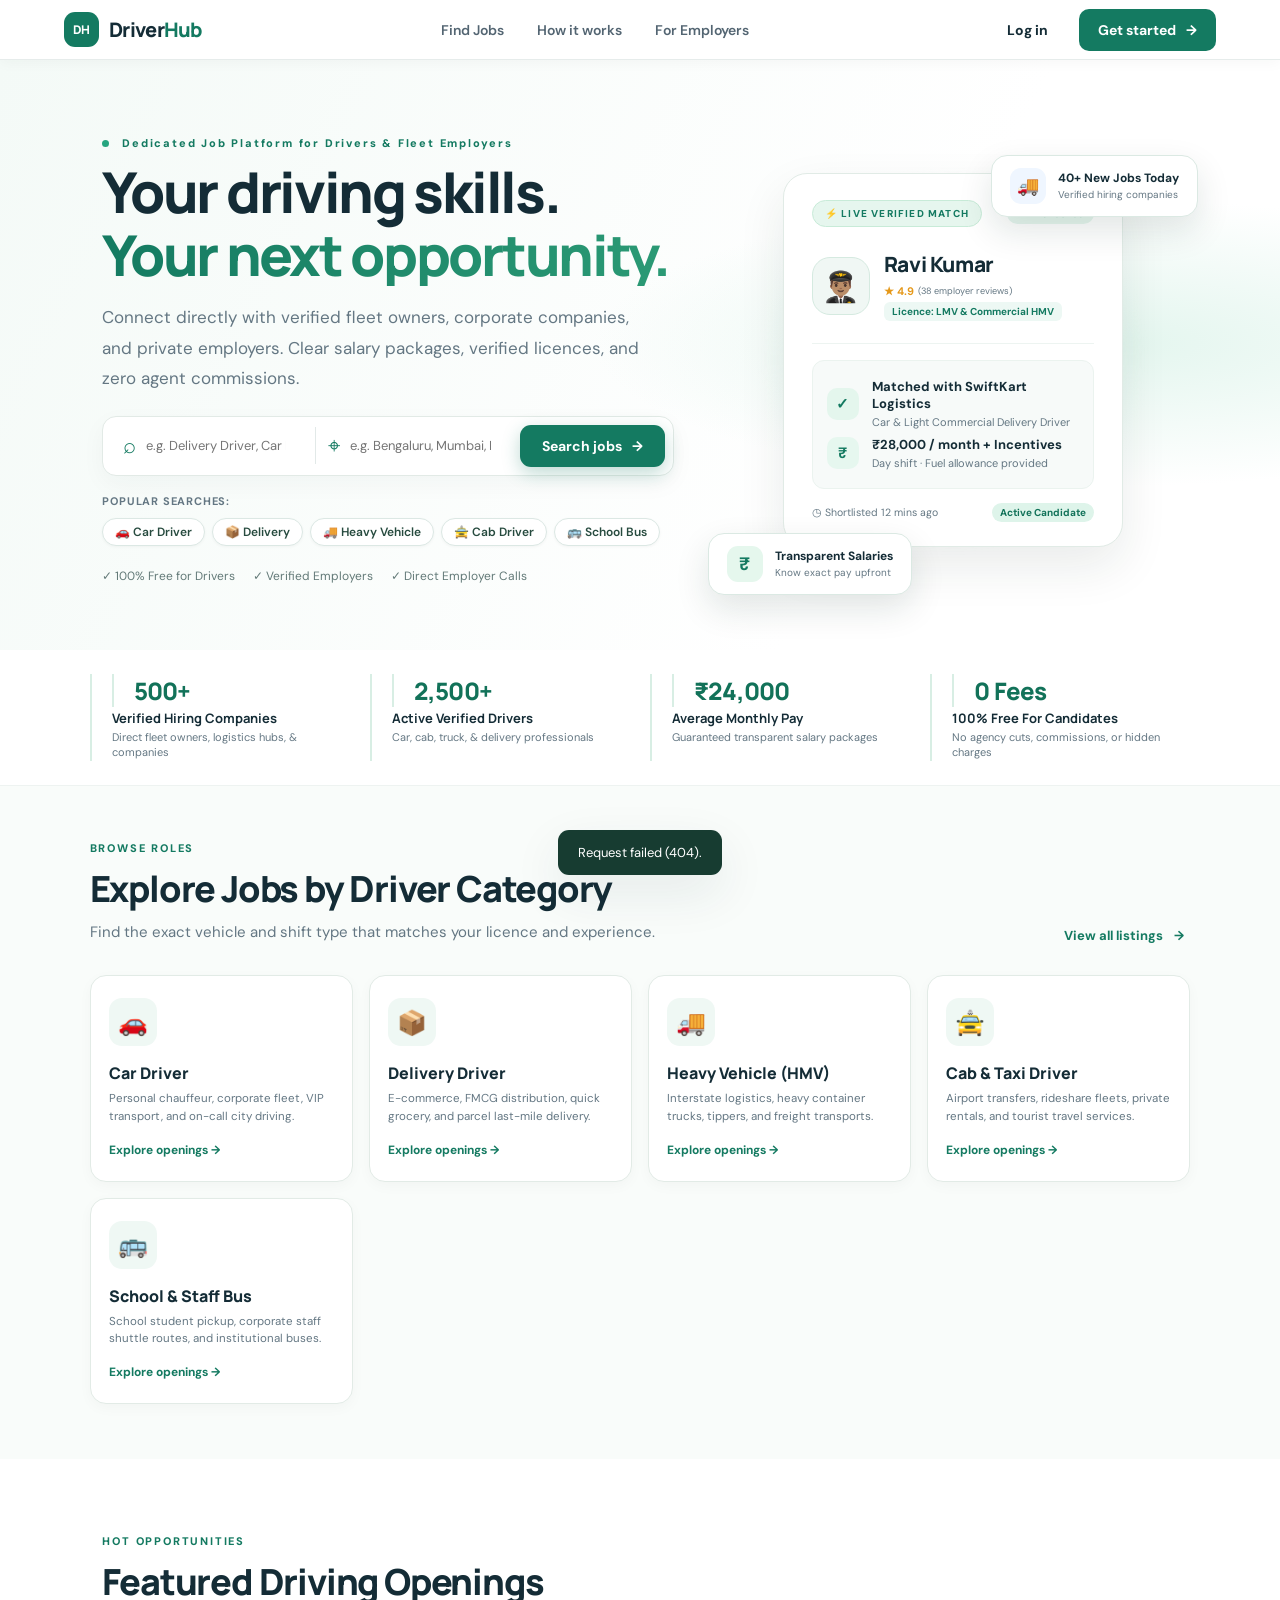
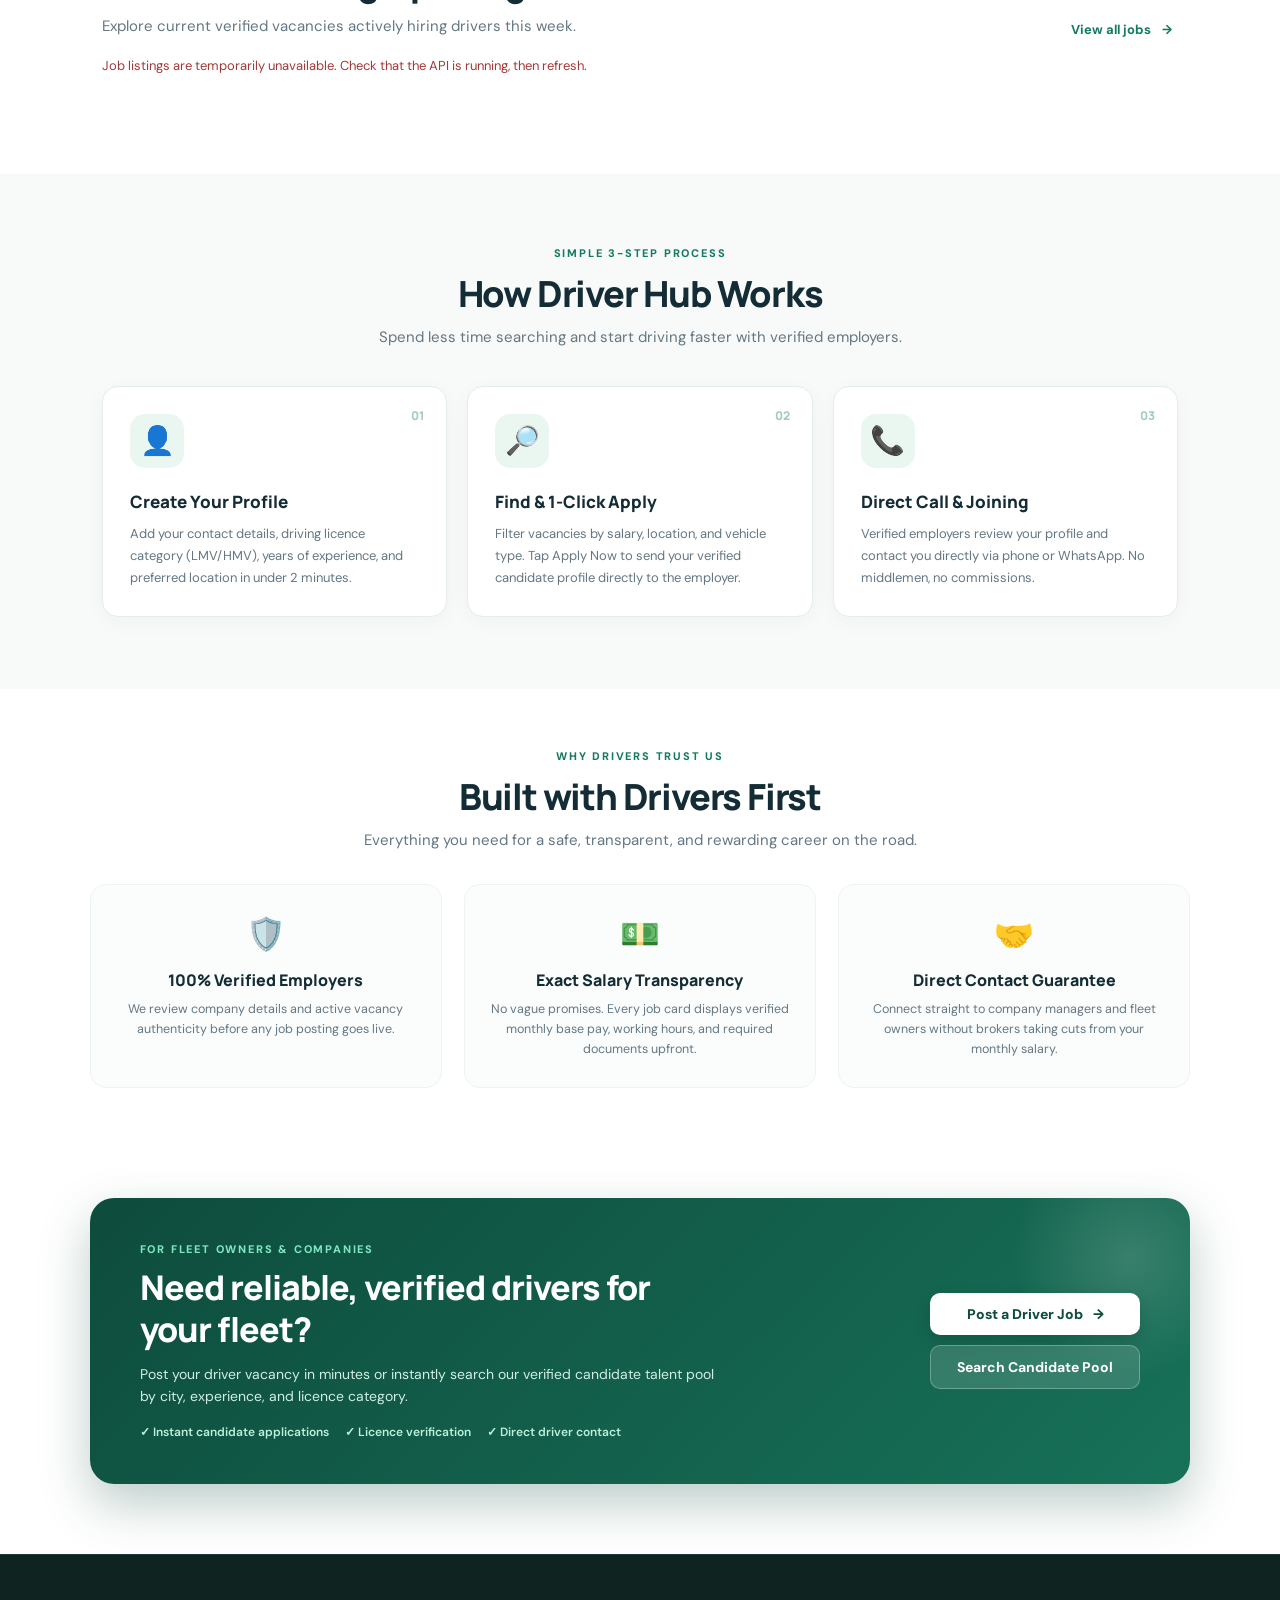
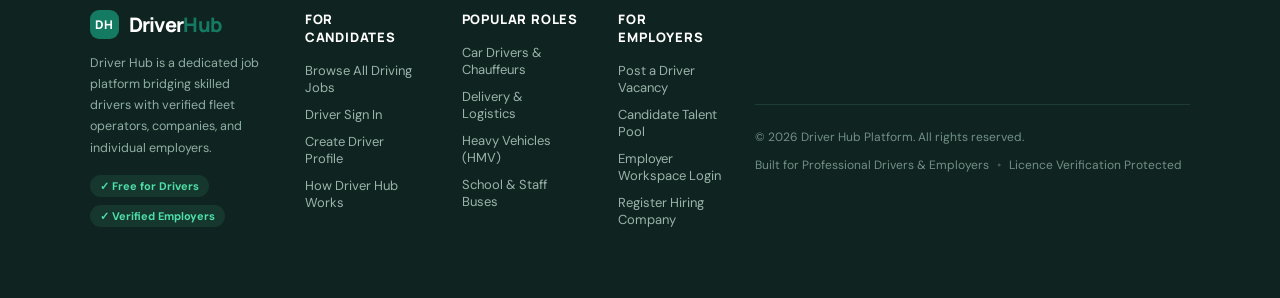
==== commit b75b4348: "Add custom Driver Hub favicon in SVG, PNG, and ICO formats" ====
--- a/Driver_Hub_Frontend/index.html
+++ b/Driver_Hub_Frontend/index.html
@@ -5,6 +5,10 @@
   <meta name="viewport" content="width=device-width, initial-scale=1.0">
   <meta name="description" content="Driver Hub connects professional drivers with trusted employers.">
   <title>Driver Hub | Find your next driving job</title>
+  <link rel="icon" type="image/svg+xml" href="favicon.svg">
+  <link rel="icon" type="image/png" sizes="32x32" href="favicon.png">
+  <link rel="shortcut icon" href="favicon.ico">
+  <link rel="apple-touch-icon" href="favicon.png">
   <link rel="stylesheet" href="styles.css">
   <link rel="stylesheet" href="frontend-polish.css">
 </head>
--- a/Driver_Hub_Frontend/frontend-polish.css
+++ b/Driver_Hub_Frontend/frontend-polish.css
@@ -1645,11 +1645,32 @@
   opacity: 0.5;
 }
 
-/* Responsiveness */
+/* ========================================================
+   COMPREHENSIVE MOBILE VIEW POLISH ACROSS ALL PAGES
+   ======================================================== */
+
+@keyframes slideDownNav {
+  from {
+    opacity: 0;
+    transform: translateY(-10px);
+  }
+  to {
+    opacity: 1;
+    transform: translateY(0);
+  }
+}
+
+/* Tablet & Smaller Screens (<= 900px) */
 @media (max-width: 900px) {
   .trust-strip {
     grid-template-columns: repeat(2, 1fr);
     gap: 16px;
+    padding: 22px 5%;
+  }
+
+  .category-grid {
+    grid-template-columns: repeat(2, 1fr);
+    gap: 12px;
   }
 
   .benefits-grid {
@@ -1665,7 +1686,7 @@
   .employer-cta {
     flex-direction: column;
     align-items: flex-start;
-    padding: 32px 28px;
+    padding: 34px 28px;
   }
 
   .employer-cta-buttons {
@@ -1674,20 +1695,678 @@
 
   .employer-cta-buttons .btn {
     width: 100%;
-  }
-}
-
-@media (max-width: 600px) {
+    justify-content: center;
+  }
+}
+
+/* Mobile Screens (<= 768px) */
+@media (max-width: 768px) {
+  /* 1. Global & Header Polish */
+  .site-header {
+    height: 58px;
+    padding: 0 4%;
+  }
+
+  .brand {
+    font-size: 17px;
+    gap: 8px;
+  }
+
+  .brand-mark {
+    width: 32px;
+    height: 32px;
+    font-size: 11px;
+    border-radius: 9px;
+  }
+
+  .menu-toggle {
+    display: grid !important;
+    place-items: center;
+    width: 38px;
+    height: 38px;
+    border-radius: 8px;
+    font-size: 20px;
+    background: #f3f7f5;
+    color: var(--ink);
+    border: none;
+    cursor: pointer;
+    margin-left: auto;
+    margin-right: 8px;
+    transition: background 150ms ease;
+  }
+
+  .menu-toggle:hover {
+    background: #e2ede8;
+  }
+
+  .main-nav {
+    display: none;
+    position: fixed !important;
+    top: 58px !important;
+    left: 0 !important;
+    right: 0 !important;
+    background: rgba(255, 255, 255, 0.98) !important;
+    backdrop-filter: blur(18px) !important;
+    -webkit-backdrop-filter: blur(18px) !important;
+    border-bottom: 1px solid #dce8e4 !important;
+    box-shadow: 0 16px 36px rgba(18, 44, 36, 0.12) !important;
+    padding: 16px 5% 20px !important;
+    flex-direction: column !important;
+    align-items: stretch !important;
+    gap: 6px !important;
+    z-index: 9999 !important;
+  }
+
+  .main-nav.open {
+    display: flex !important;
+    animation: slideDownNav 200ms cubic-bezier(0.16, 1, 0.3, 1) !important;
+  }
+
+  .main-nav a {
+    display: flex;
+    align-items: center;
+    padding: 12px 14px;
+    font-size: 15px;
+    font-weight: 700;
+    color: var(--ink);
+    border-radius: 10px;
+    border-bottom: 1px solid #f2f6f4;
+  }
+
+  .main-nav a:hover {
+    background: #eef7f3;
+    color: var(--green);
+  }
+
+  .header-actions {
+    gap: 6px;
+  }
+
+  .header-actions .btn {
+    padding: 8px 12px;
+    font-size: 12px;
+    height: 36px;
+    border-radius: 8px;
+  }
+
+  /* 2. Home Page Mobile Polish */
+  .hero {
+    grid-template-columns: 1fr;
+    padding: 24px 4% 28px;
+    gap: 20px;
+  }
+
+  .hero h1 {
+    font-size: clamp(27px, 7.8vw, 38px);
+    line-height: 1.15;
+    letter-spacing: -1px;
+    margin: 0 0 12px;
+  }
+
+  .hero-text {
+    font-size: 14px;
+    line-height: 1.55;
+    margin: 0 0 18px;
+  }
+
+  .search-bar {
+    display: flex;
+    flex-direction: column;
+    padding: 8px;
+    gap: 8px;
+    box-shadow: 0 6px 20px rgba(20, 122, 97, 0.08);
+  }
+
+  .search-field {
+    width: 100%;
+    min-height: 44px;
+    padding: 0 10px;
+  }
+
+  .location-field {
+    border-left: none;
+    border-top: 1px solid #edf2f0;
+    padding-top: 6px;
+  }
+
+  .hero-search-btn {
+    width: 100%;
+    height: 46px;
+    justify-content: center;
+    font-size: 14px;
+    margin-top: 2px;
+  }
+
+  .quick-tags-wrap {
+    margin: 12px 0 14px;
+    gap: 8px;
+  }
+
+  .quick-tags {
+    gap: 6px;
+  }
+
+  .quick-tag-btn {
+    padding: 6px 11px;
+    font-size: 11.5px;
+  }
+
+  .hero-meta {
+    flex-direction: column;
+    gap: 6px;
+    font-size: 12px;
+    margin-top: 12px;
+  }
+
+  .hero-art {
+    min-height: 360px;
+    padding: 10px 0 15px;
+    overflow: hidden;
+  }
+
+  .road-card {
+    width: 100%;
+    max-width: 320px;
+    padding: 18px 16px;
+    margin: 0 auto;
+    border-radius: 20px;
+  }
+
+  .floating-card.float-one {
+    top: -5px;
+    right: -5px;
+    padding: 8px 12px;
+    transform: scale(0.85);
+  }
+
+  .floating-card.float-two {
+    bottom: -15px;
+    left: -5px;
+    padding: 8px 12px;
+    transform: scale(0.85);
+  }
+
+  .trust-strip {
+    grid-template-columns: 1fr 1fr;
+    padding: 18px 4%;
+    gap: 12px;
+  }
+
+  .trust-stat {
+    font-size: 20px;
+  }
+
+  .categories-section {
+    padding: 36px 4%;
+  }
+
+  .category-grid {
+    grid-template-columns: 1fr;
+    gap: 10px;
+  }
+
+  .category-card {
+    padding: 16px 14px;
+  }
+
+  .cat-icon-box {
+    width: 42px;
+    height: 42px;
+    font-size: 20px;
+    margin-bottom: 10px;
+  }
+
+  .cat-body h3 {
+    font-size: 15px;
+    margin-bottom: 4px;
+  }
+
+  .jobs-preview {
+    padding: 34px 4%;
+  }
+
+  .section-heading {
+    flex-direction: column;
+    align-items: flex-start;
+    gap: 8px;
+    margin-bottom: 20px;
+  }
+
+  .section-heading h2 {
+    font-size: 24px;
+  }
+
+  .how-section {
+    padding: 36px 4%;
+  }
+
+  .steps-grid {
+    grid-template-columns: 1fr;
+    gap: 12px;
+  }
+
+  .step-card {
+    padding: 20px 18px;
+  }
+
+  .step-icon {
+    width: 44px;
+    height: 44px;
+    font-size: 22px;
+    margin-bottom: 14px;
+  }
+
+  .benefits-section {
+    padding: 34px 4%;
+  }
+
+  .benefit-card {
+    padding: 20px 16px;
+  }
+
+  .employer-cta {
+    margin: 24px 4% 40px;
+    padding: 26px 20px;
+    border-radius: 18px;
+  }
+
+  .employer-cta-text h2 {
+    font-size: 22px;
+  }
+
+  /* 3. Job Board View Polish */
+  .page-view {
+    padding: 22px 4% 48px;
+  }
+
+  .page-intro {
+    margin-bottom: 20px;
+  }
+
+  .page-intro h1 {
+    font-size: 26px;
+    letter-spacing: -0.8px;
+    margin-bottom: 6px;
+  }
+
+  .jobs-layout {
+    grid-template-columns: 1fr;
+    gap: 16px;
+  }
+
+  .filter-panel {
+    padding: 16px 14px;
+    border-radius: 14px;
+  }
+
+  .filter-panel .form-label {
+    display: flex !important;
+    width: 100% !important;
+    margin-right: 0 !important;
+    margin-bottom: 12px;
+  }
+
+  .results-heading {
+    flex-direction: column;
+    align-items: flex-start;
+    gap: 8px;
+  }
+
+  .sort-select {
+    width: 100%;
+    height: 42px;
+    font-size: 13px;
+  }
+
+  .job-card {
+    padding: 16px 14px;
+    border-radius: 14px;
+  }
+
+  .job-card-title {
+    margin: 12px 0 4px;
+  }
+
+  .job-card-title button {
+    font-size: 16px;
+    line-height: 1.3;
+  }
+
+  .job-salary {
+    font-size: 16px;
+  }
+
+  .job-card-bottom {
+    flex-direction: column;
+    align-items: flex-start;
+    gap: 12px;
+    padding-top: 12px;
+    margin-top: 12px;
+  }
+
+  .job-card-actions {
+    width: 100%;
+    display: flex;
+    gap: 8px;
+  }
+
+  .job-card-actions .details-btn {
+    flex: 1;
+    height: 42px;
+    justify-content: center;
+    font-size: 12px;
+  }
+
+  .job-card-actions .apply-btn {
+    flex: 1.5;
+    height: 42px;
+    justify-content: center;
+    font-size: 12px;
+  }
+
+  /* 4. Job Details Modal Polish */
+  .modal-backdrop {
+    padding: 8px;
+  }
+
+  .modal-card {
+    width: 100%;
+    max-height: 94vh;
+    border-radius: 16px;
+  }
+
+  .modal-header {
+    padding: 18px 18px 12px;
+  }
+
+  .modal-header h2 {
+    font-size: 20px;
+    line-height: 1.25;
+  }
+
+  .modal-close {
+    width: 36px;
+    height: 36px;
+  }
+
+  .modal-body {
+    padding: 14px 18px;
+  }
+
+  .modal-meta-grid {
+    grid-template-columns: 1fr 1fr;
+    gap: 8px;
+    padding: 12px;
+  }
+
+  .meta-item strong {
+    font-size: 13px;
+  }
+
+  .modal-footer {
+    padding: 12px 18px;
+    flex-direction: column-reverse;
+    gap: 8px;
+  }
+
+  .modal-footer button {
+    width: 100%;
+    height: 44px;
+    justify-content: center;
+  }
+
+  /* 5. Driver Dashboard Mobile Polish */
+  .dashboard-view {
+    padding: 22px 4% 50px;
+  }
+
+  .dashboard-top {
+    flex-direction: column;
+    align-items: flex-start;
+    gap: 14px;
+    margin-bottom: 20px;
+  }
+
+  .dashboard-top h1 {
+    font-size: 26px;
+    margin-bottom: 6px;
+  }
+
+  .dashboard-top .btn {
+    width: 100%;
+    height: 44px;
+    justify-content: center;
+  }
+
+  .stats-grid {
+    grid-template-columns: 1fr;
+    gap: 8px;
+    margin-bottom: 18px;
+  }
+
+  .stat-card {
+    padding: 12px 14px;
+    border-radius: 12px;
+    grid-template-columns: 36px 1fr;
+    gap: 10px;
+  }
+
+  .stat-card strong {
+    font-size: 20px;
+  }
+
+  .notifications-card {
+    padding: 16px 14px;
+    border-radius: 14px;
+  }
+
+  .notification-item {
+    flex-direction: column;
+    align-items: flex-start;
+    gap: 12px;
+    padding: 14px;
+  }
+
+  .notif-action-btn {
+    width: 100%;
+    height: 40px;
+    justify-content: center;
+  }
+
+  .dashboard-columns {
+    grid-template-columns: 1fr;
+    gap: 16px;
+  }
+
+  .panel {
+    padding: 16px 14px;
+    border-radius: 14px;
+  }
+
+  .two-col {
+    grid-template-columns: 1fr;
+  }
+
+  #profileForm .btn[type="submit"] {
+    width: 100%;
+    height: 46px;
+  }
+
+  .application-item {
+    flex-direction: column;
+    align-items: flex-start;
+    gap: 8px;
+    padding: 12px;
+  }
+
+  /* 6. Employer Dashboard Mobile Polish */
+  .employer-columns {
+    grid-template-columns: 1fr;
+  }
+
+  .talent-search-bar {
+    flex-direction: column;
+    gap: 8px;
+    width: 100%;
+  }
+
+  .talent-search-bar input,
+  .talent-search-bar select,
+  .talent-search-bar button {
+    width: 100%;
+    height: 44px;
+  }
+
+  .talent-grid {
+    grid-template-columns: 1fr;
+    gap: 12px;
+  }
+
+  .candidate-card {
+    padding: 14px;
+  }
+
+  .candidate-contact-bar {
+    flex-direction: column;
+    gap: 8px;
+    width: 100%;
+  }
+
+  .candidate-contact-bar .btn {
+    width: 100%;
+    height: 40px;
+    justify-content: center;
+  }
+
+  .application-actions {
+    width: 100%;
+    display: flex;
+    gap: 6px;
+  }
+
+  .application-actions .mini-action {
+    flex: 1;
+    height: 38px;
+    justify-content: center;
+    text-align: center;
+    padding: 6px 4px;
+    font-size: 11px;
+  }
+
+  /* 7. Admin Dashboard Mobile Polish */
+  .admin-stats-grid {
+    grid-template-columns: 1fr 1fr;
+    gap: 8px;
+  }
+
+  .admin-row {
+    flex-direction: column;
+    align-items: flex-start;
+    gap: 10px;
+    padding: 12px;
+  }
+
+  .admin-row .mini-action,
+  .admin-row .danger-btn {
+    width: 100%;
+    height: 38px;
+    justify-content: center;
+    text-align: center;
+  }
+
+  /* 8. Auth Screens Mobile Polish */
+  .auth-view {
+    padding: 20px 4%;
+  }
+
+  .auth-card {
+    width: 100%;
+    padding: 22px 16px;
+    border-radius: 16px;
+  }
+
+  .auth-card h1 {
+    font-size: 25px;
+    margin-bottom: 6px;
+  }
+
+  .demo-role-btns {
+    grid-template-columns: 1fr;
+    gap: 7px;
+  }
+
+  .demo-pill-btn {
+    padding: 10px 12px;
+    min-height: 48px;
+  }
+
+  .role-choices {
+    grid-template-columns: 1fr;
+    gap: 8px;
+  }
+
+  .role-choice {
+    padding: 12px 14px;
+  }
+
+  .stack-form .btn[type="submit"] {
+    height: 48px;
+    font-size: 15px;
+  }
+
+  /* 9. Footer Mobile Polish */
+  .site-footer {
+    padding: 36px 4% 24px;
+  }
+
+  .footer-top-grid {
+    grid-template-columns: 1fr;
+    gap: 24px;
+    margin-bottom: 24px;
+  }
+
+  .footer-col h4 {
+    margin-bottom: 10px;
+    font-size: 13px;
+  }
+
+  .footer-col ul {
+    gap: 6px;
+  }
+
+  .footer-col a,
+  .footer-link-btn {
+    padding: 6px 0;
+    min-height: 36px;
+    display: inline-flex;
+    align-items: center;
+    font-size: 13.5px;
+  }
+
+  .footer-bottom-bar {
+    flex-direction: column;
+    align-items: flex-start;
+    gap: 8px;
+  }
+}
+
+/* Small Phones (<= 400px) */
+@media (max-width: 400px) {
   .trust-strip {
     grid-template-columns: 1fr;
-  }
-
-  .footer-top-grid {
+    gap: 12px;
+  }
+
+  .admin-stats-grid {
     grid-template-columns: 1fr;
   }
 
-  .quick-tags-wrap {
-    flex-direction: column;
-    align-items: flex-start;
+  .brand {
+    font-size: 16px;
+  }
+
+  .header-actions .btn {
+    padding: 7px 9px;
+    font-size: 11px;
   }
 }
